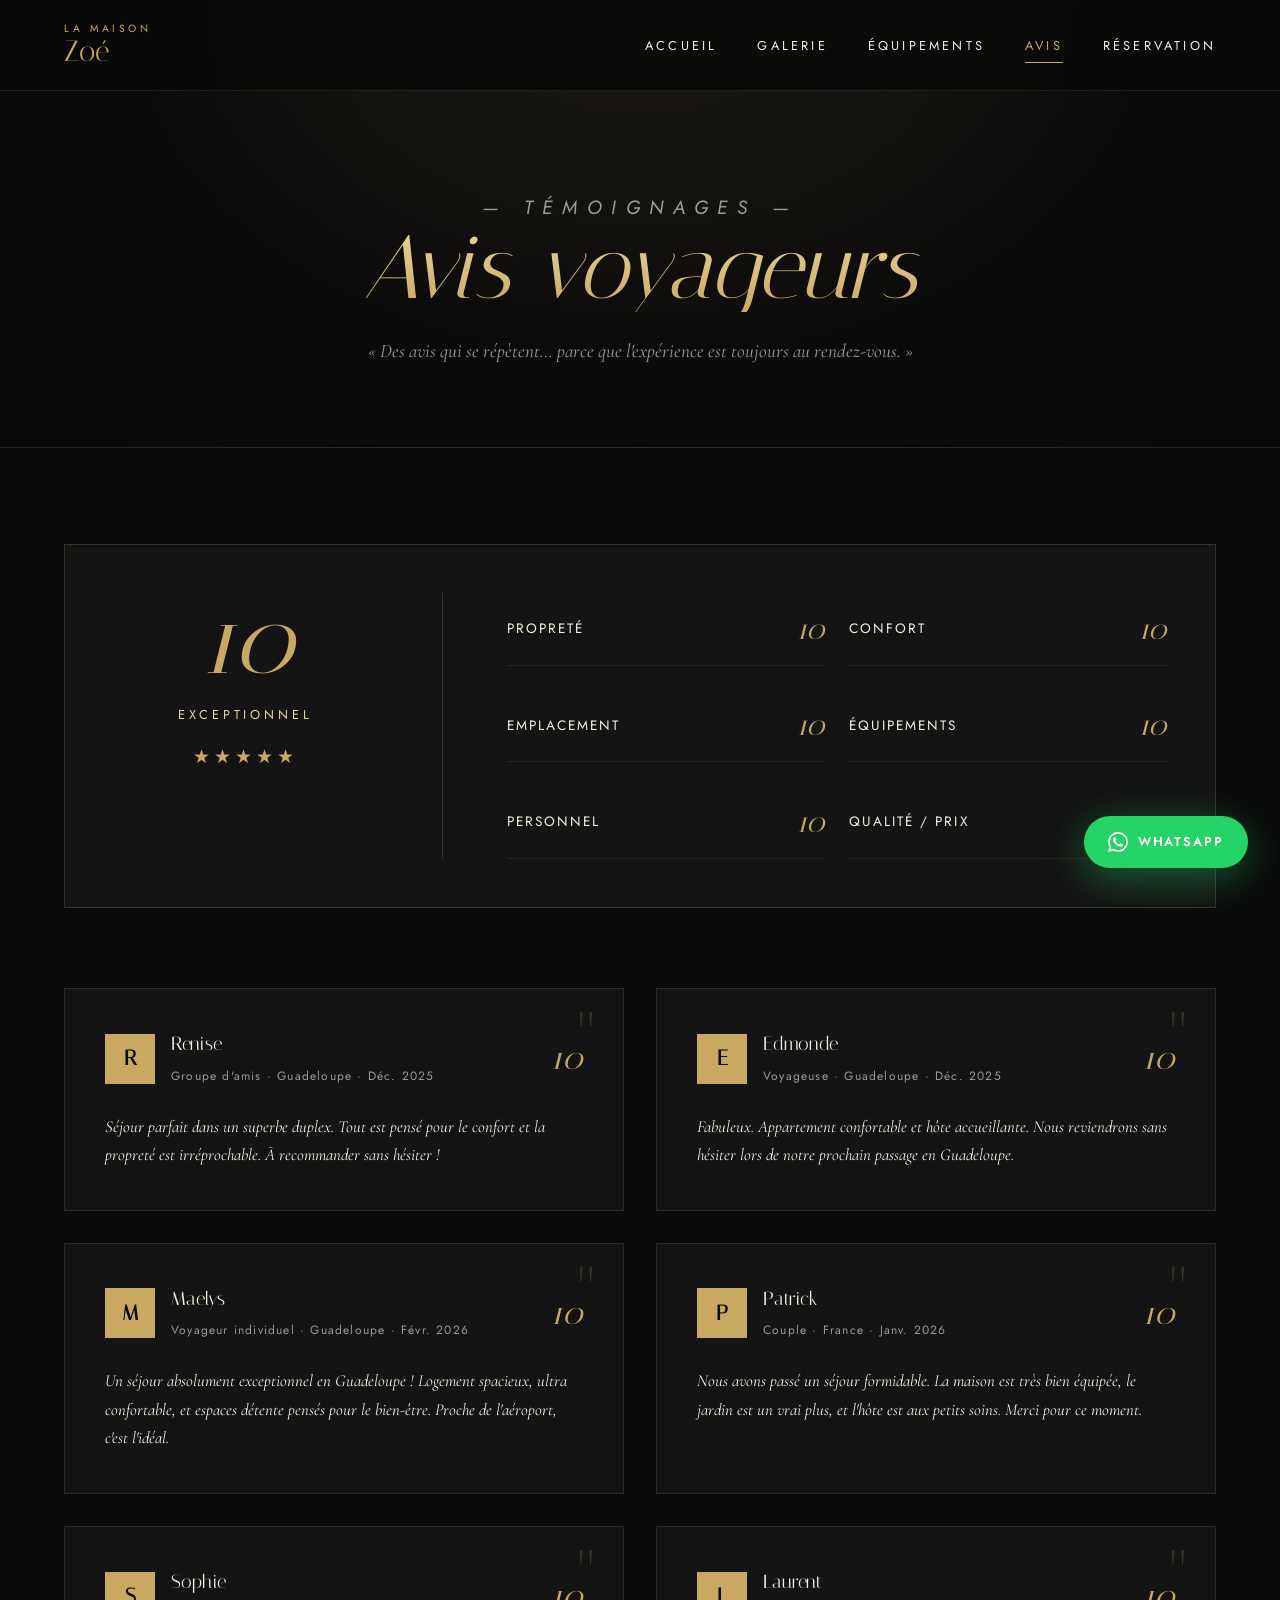
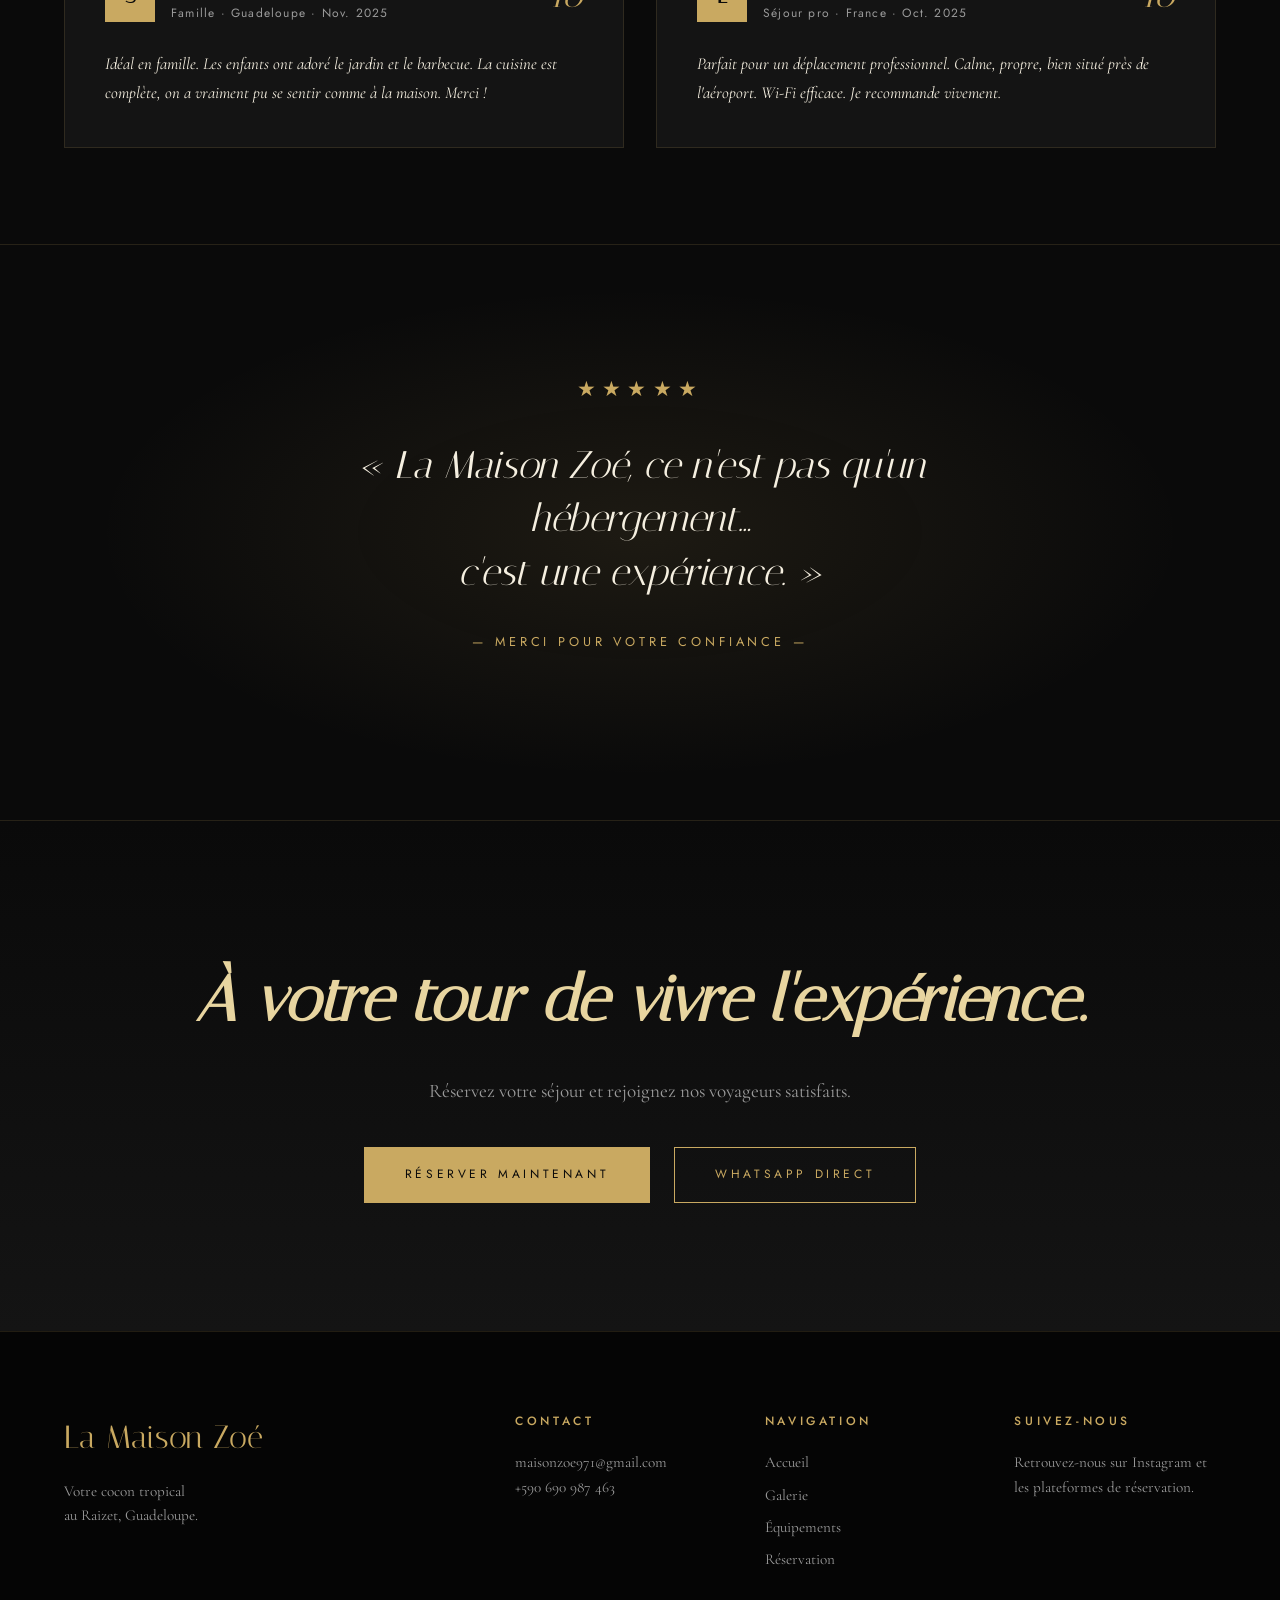
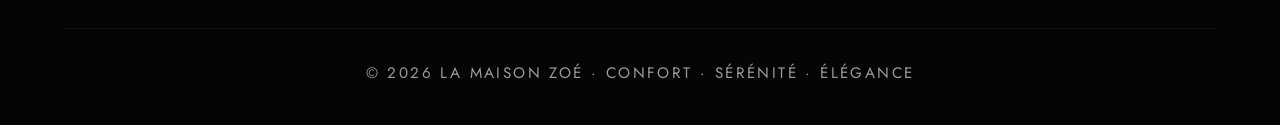
==== pages/avis.html @ 721e80ce "Add files via upload" ====
<!DOCTYPE html>
<html lang="fr">
<head>
<meta charset="UTF-8">
<meta name="viewport" content="width=device-width, initial-scale=1.0">
<title>Avis voyageurs — La Maison Zoé</title>
<link rel="preconnect" href="https://fonts.googleapis.com">
<link rel="preconnect" href="https://fonts.gstatic.com" crossorigin>
<link href="https://fonts.googleapis.com/css2?family=Cormorant+Garamond:ital,wght@0,300;0,400;0,500;0,600;1,400&family=Italiana&family=Jost:wght@300;400;500;600&display=swap" rel="stylesheet">
<link rel="stylesheet" href="../css/styles.css">
</head>
<body>

<nav class="nav" id="nav">
  <a href="../index.html" class="nav__logo">
    <span class="nav__brand-top">La Maison</span>
    <span class="nav__brand">Zoé</span>
  </a>
  <button class="nav__toggle" aria-label="Menu" id="navToggle">
    <span></span><span></span><span></span>
  </button>
  <ul class="nav__links" id="navLinks">
    <li><a href="../index.html">Accueil</a></li>
    <li><a href="galerie.html">Galerie</a></li>
    <li><a href="equipements.html">Équipements</a></li>
    <li><a href="avis.html" class="active">Avis</a></li>
    <li><a href="reservation.html">Réservation</a></li>
  </ul>
</nav>

<header class="page-header">
  <p class="page-header__eyebrow">— Témoignages —</p>
  <h1>Avis voyageurs</h1>
  <p>« Des avis qui se répètent… parce que l'expérience est toujours au rendez-vous. »</p>
</header>

<section class="reviews">

  <div class="reviews__top">
    <div class="reviews__score">
      <div class="reviews__score-num">10</div>
      <div class="reviews__score-label">Exceptionnel</div>
      <div class="reviews__stars">★★★★★</div>
    </div>
    <div class="reviews__criteria">
      <div class="criteria-item"><span>Propreté</span><span>10</span></div>
      <div class="criteria-item"><span>Confort</span><span>10</span></div>
      <div class="criteria-item"><span>Emplacement</span><span>10</span></div>
      <div class="criteria-item"><span>Équipements</span><span>10</span></div>
      <div class="criteria-item"><span>Personnel</span><span>10</span></div>
      <div class="criteria-item"><span>Qualité / prix</span><span>10</span></div>
    </div>
  </div>

  <div class="reviews__list">

    <article class="review">
      <div class="review__header">
        <div class="review__avatar">R</div>
        <div class="review__info">
          <h4>Renise</h4>
          <span>Groupe d'amis · Guadeloupe · Déc. 2025</span>
        </div>
        <div class="review__score">10</div>
      </div>
      <p>Séjour parfait dans un superbe duplex. Tout est pensé pour le confort et la propreté est irréprochable. À recommander sans hésiter !</p>
    </article>

    <article class="review">
      <div class="review__header">
        <div class="review__avatar">E</div>
        <div class="review__info">
          <h4>Edmonde</h4>
          <span>Voyageuse · Guadeloupe · Déc. 2025</span>
        </div>
        <div class="review__score">10</div>
      </div>
      <p>Fabuleux. Appartement confortable et hôte accueillante. Nous reviendrons sans hésiter lors de notre prochain passage en Guadeloupe.</p>
    </article>

    <article class="review">
      <div class="review__header">
        <div class="review__avatar">M</div>
        <div class="review__info">
          <h4>Maelys</h4>
          <span>Voyageur individuel · Guadeloupe · Févr. 2026</span>
        </div>
        <div class="review__score">10</div>
      </div>
      <p>Un séjour absolument exceptionnel en Guadeloupe ! Logement spacieux, ultra confortable, et espaces détente pensés pour le bien-être. Proche de l'aéroport, c'est l'idéal.</p>
    </article>

    <article class="review">
      <div class="review__header">
        <div class="review__avatar">P</div>
        <div class="review__info">
          <h4>Patrick</h4>
          <span>Couple · France · Janv. 2026</span>
        </div>
        <div class="review__score">10</div>
      </div>
      <p>Nous avons passé un séjour formidable. La maison est très bien équipée, le jardin est un vrai plus, et l'hôte est aux petits soins. Merci pour ce moment.</p>
    </article>

    <article class="review">
      <div class="review__header">
        <div class="review__avatar">S</div>
        <div class="review__info">
          <h4>Sophie</h4>
          <span>Famille · Guadeloupe · Nov. 2025</span>
        </div>
        <div class="review__score">10</div>
      </div>
      <p>Idéal en famille. Les enfants ont adoré le jardin et le barbecue. La cuisine est complète, on a vraiment pu se sentir comme à la maison. Merci !</p>
    </article>

    <article class="review">
      <div class="review__header">
        <div class="review__avatar">L</div>
        <div class="review__info">
          <h4>Laurent</h4>
          <span>Séjour pro · France · Oct. 2025</span>
        </div>
        <div class="review__score">10</div>
      </div>
      <p>Parfait pour un déplacement professionnel. Calme, propre, bien situé près de l'aéroport. Wi-Fi efficace. Je recommande vivement.</p>
    </article>

  </div>

</section>

<section class="testimonial">
  <div class="testimonial__inner">
    <span class="testimonial__stars">★★★★★</span>
    <blockquote>
      « La Maison Zoé, ce n'est pas qu'un hébergement…<br>c'est une expérience. »
    </blockquote>
    <cite>— Merci pour votre confiance —</cite>
  </div>
</section>

<section class="cta-final">
  <div class="cta-final__inner">
    <h2>À votre tour de vivre l'expérience.</h2>
    <p>Réservez votre séjour et rejoignez nos voyageurs satisfaits.</p>
    <div class="cta-final__buttons">
      <a href="reservation.html" class="btn btn--gold">Réserver maintenant</a>
      <a href="https://wa.me/590690987463" class="btn btn--ghost" target="_blank">WhatsApp direct</a>
    </div>
  </div>
</section>

<footer class="footer">
  <div class="footer__grid">
    <div>
      <h3 class="footer__brand">La Maison Zoé</h3>
      <p>Votre cocon tropical<br>au Raizet, Guadeloupe.</p>
    </div>
    <div>
      <h4>Contact</h4>
      <p><a href="mailto:maisonzoe971@gmail.com">maisonzoe971@gmail.com</a><br>
      <a href="tel:+590690987463">+590 690 987 463</a></p>
    </div>
    <div>
      <h4>Navigation</h4>
      <ul>
        <li><a href="../index.html">Accueil</a></li>
        <li><a href="galerie.html">Galerie</a></li>
        <li><a href="equipements.html">Équipements</a></li>
        <li><a href="reservation.html">Réservation</a></li>
      </ul>
    </div>
    <div>
      <h4>Suivez-nous</h4>
      <p>Retrouvez-nous sur Instagram et les plateformes de réservation.</p>
    </div>
  </div>
  <div class="footer__bottom">
    <p>© 2026 La Maison Zoé · Confort · Sérénité · Élégance</p>
  </div>
</footer>

<a href="https://wa.me/590690987463" class="whatsapp-float" target="_blank" rel="noopener" aria-label="WhatsApp">
  <svg viewBox="0 0 24 24" fill="currentColor"><path d="M17.472 14.382c-.297-.149-1.758-.867-2.03-.967-.273-.099-.471-.148-.67.15-.197.297-.767.966-.94 1.164-.173.199-.347.223-.644.075-.297-.15-1.255-.463-2.39-1.475-.883-.788-1.48-1.761-1.653-2.059-.173-.297-.018-.458.13-.606.134-.133.298-.347.446-.52.149-.174.198-.298.298-.497.099-.198.05-.371-.025-.52-.075-.149-.669-1.612-.916-2.207-.242-.579-.487-.5-.669-.51-.173-.008-.371-.01-.57-.01-.198 0-.52.074-.792.372-.272.297-1.04 1.016-1.04 2.479 0 1.462 1.065 2.875 1.213 3.074.149.198 2.096 3.2 5.077 4.487.709.306 1.262.489 1.694.625.712.227 1.36.195 1.871.118.571-.085 1.758-.719 2.006-1.413.248-.694.248-1.289.173-1.413-.074-.124-.272-.198-.57-.347m-5.421 7.403h-.004a9.87 9.87 0 01-5.031-1.378l-.361-.214-3.741.982.998-3.648-.235-.374a9.86 9.86 0 01-1.51-5.26c.001-5.45 4.436-9.884 9.888-9.884 2.64 0 5.122 1.03 6.988 2.898a9.825 9.825 0 012.893 6.994c-.003 5.45-4.437 9.884-9.885 9.884m8.413-18.297A11.815 11.815 0 0012.05 0C5.495 0 .16 5.335.157 11.892c0 2.096.547 4.142 1.588 5.945L.057 24l6.305-1.654a11.882 11.882 0 005.683 1.448h.005c6.554 0 11.89-5.335 11.893-11.893A11.821 11.821 0 0020.464 3.488"/></svg>
  <span>WhatsApp</span>
</a>

<script src="../js/script.js"></script>
</body>
</html>
---- css/styles.css ----
/* ============================
   LA MAISON ZOÉ — CHARTE NOIR & OR
   ============================ */

:root {
  --noir: #0a0a0a;
  --noir-2: #141414;
  --noir-3: #1c1c1c;
  --or: #c9a961;
  --or-clair: #e8d5a0;
  --or-fonce: #8a7340;
  --creme: #f5efe0;
  --gris: #2a2a2a;
  --gris-clair: #9a9a9a;
  --blanc: #ffffff;

  --f-display: 'Italiana', serif;
  --f-serif: 'Cormorant Garamond', serif;
  --f-sans: 'Jost', sans-serif;
}

* { margin: 0; padding: 0; box-sizing: border-box; }

html { scroll-behavior: smooth; }

body {
  background: var(--noir);
  color: var(--creme);
  font-family: var(--f-serif);
  font-weight: 400;
  font-size: 18px;
  line-height: 1.6;
  overflow-x: hidden;
}

a { color: inherit; text-decoration: none; transition: color .3s ease; }
img { max-width: 100%; display: block; }
ul { list-style: none; }

/* ============================
   NAVIGATION
   ============================ */
.nav {
  position: fixed; top: 0; left: 0; right: 0;
  display: flex; align-items: center; justify-content: space-between;
  padding: 1.5rem 4rem;
  z-index: 100;
  background: rgba(10,10,10,.85);
  backdrop-filter: blur(20px);
  -webkit-backdrop-filter: blur(20px);
  border-bottom: 1px solid rgba(201,169,97,.12);
  transition: padding .3s ease;
}
.nav.scrolled { padding: 1rem 4rem; }

.nav__logo { display: flex; flex-direction: column; line-height: 1; }
.nav__brand-top {
  font-family: var(--f-sans);
  font-size: .65rem;
  letter-spacing: .35em;
  color: var(--or);
  text-transform: uppercase;
  margin-bottom: .15rem;
}
.nav__brand {
  font-family: var(--f-display);
  font-size: 1.8rem;
  color: var(--or);
}

.nav__links {
  display: flex; gap: 2.5rem;
}
.nav__links a {
  font-family: var(--f-sans);
  font-size: .8rem;
  letter-spacing: .25em;
  text-transform: uppercase;
  color: var(--creme);
  position: relative;
  padding: .5rem 0;
}
.nav__links a::after {
  content: '';
  position: absolute; bottom: 0; left: 50%;
  width: 0; height: 1px;
  background: var(--or);
  transition: all .3s ease;
  transform: translateX(-50%);
}
.nav__links a:hover::after,
.nav__links a.active::after { width: 100%; }
.nav__links a:hover,
.nav__links a.active { color: var(--or); }

.nav__toggle {
  display: none;
  flex-direction: column; gap: 5px;
  background: transparent; border: none;
  cursor: pointer; padding: .5rem;
}
.nav__toggle span {
  width: 28px; height: 1.5px;
  background: var(--or);
  transition: all .3s;
}

/* ============================
   HERO
   ============================ */
.hero {
  min-height: 100vh;
  display: flex; align-items: center; justify-content: center;
  position: relative; overflow: hidden;
  padding: 0 2rem;
}

.hero__bg {
  position: absolute; inset: 0;
  background:
    radial-gradient(ellipse at 20% 30%, rgba(201,169,97,.12), transparent 50%),
    radial-gradient(ellipse at 80% 70%, rgba(201,169,97,.08), transparent 50%),
    linear-gradient(180deg, #0a0a0a 0%, #141414 50%, #0a0a0a 100%);
}
.hero__bg::before {
  content: '';
  position: absolute; inset: 0;
  background-image:
    repeating-linear-gradient(0deg, transparent, transparent 2px, rgba(201,169,97,.015) 2px, rgba(201,169,97,.015) 4px);
  pointer-events: none;
}

/* Ornements coins */
.hero__ornament {
  position: absolute; width: 180px; height: 180px;
  pointer-events: none;
}
.hero__ornament--tl {
  top: 100px; left: 40px;
  border-top: 1px solid var(--or);
  border-left: 1px solid var(--or);
  opacity: .35;
}
.hero__ornament--br {
  bottom: 60px; right: 40px;
  border-bottom: 1px solid var(--or);
  border-right: 1px solid var(--or);
  opacity: .35;
}
.hero__ornament--tl::before,
.hero__ornament--br::after {
  content: '';
  position: absolute;
  width: 8px; height: 8px;
  background: var(--or);
  transform: rotate(45deg);
}
.hero__ornament--tl::before { top: -4px; left: -4px; }
.hero__ornament--br::after { bottom: -4px; right: -4px; }

.hero__content {
  position: relative; z-index: 2;
  text-align: center;
  max-width: 900px;
  animation: heroFade 1.4s cubic-bezier(.16,1,.3,1);
}

@keyframes heroFade {
  from { opacity: 0; transform: translateY(30px); }
  to { opacity: 1; transform: translateY(0); }
}

.hero__eyebrow {
  font-family: var(--f-sans);
  font-size: .8rem;
  letter-spacing: .5em;
  color: var(--or);
  text-transform: uppercase;
  margin-bottom: 2.5rem;
  animation: fadeIn 1.4s .2s both;
}

.hero__title {
  font-family: var(--f-display);
  font-weight: 400;
  line-height: .95;
  color: var(--creme);
  margin-bottom: 2rem;
}
.hero__line1 {
  display: block;
  font-size: clamp(2rem, 4vw, 3rem);
  letter-spacing: .2em;
  text-transform: uppercase;
  color: var(--or-clair);
  margin-bottom: .5rem;
  animation: fadeIn 1.4s .4s both;
}
.hero__line2 {
  display: block;
  font-size: clamp(5rem, 14vw, 10rem);
  background: linear-gradient(180deg, var(--or-clair) 0%, var(--or) 50%, var(--or-fonce) 100%);
  -webkit-background-clip: text;
  background-clip: text;
  -webkit-text-fill-color: transparent;
  animation: fadeIn 1.4s .6s both;
  font-style: italic;
}

.hero__tagline {
  font-family: var(--f-serif);
  font-style: italic;
  font-size: clamp(1.1rem, 2vw, 1.5rem);
  color: var(--creme);
  opacity: .85;
  margin-bottom: 3rem;
  animation: fadeIn 1.4s .8s both;
}

.hero__cta {
  display: flex; gap: 1.5rem; justify-content: center;
  flex-wrap: wrap;
  animation: fadeIn 1.4s 1s both;
}

.hero__rating {
  margin-top: 3rem;
  display: flex; flex-direction: column; gap: .5rem;
  align-items: center;
  animation: fadeIn 1.4s 1.2s both;
}
.hero__stars {
  color: var(--or);
  font-size: 1.2rem;
  letter-spacing: .3em;
}
.hero__rating-text {
  font-family: var(--f-sans);
  font-size: .75rem;
  letter-spacing: .3em;
  text-transform: uppercase;
  color: var(--gris-clair);
}

.hero__scroll {
  position: absolute; bottom: 2rem; left: 50%;
  transform: translateX(-50%);
  width: 1px; height: 60px;
  background: linear-gradient(180deg, transparent, var(--or));
}
.hero__scroll span {
  position: absolute; top: 0; left: -2px;
  width: 5px; height: 5px;
  background: var(--or);
  border-radius: 50%;
  animation: scrollDot 2s ease-in-out infinite;
}
@keyframes scrollDot {
  0%,100% { top: 0; opacity: 1; }
  50% { top: calc(100% - 5px); opacity: .3; }
}

@keyframes fadeIn {
  from { opacity: 0; transform: translateY(20px); }
  to { opacity: 1; transform: translateY(0); }
}

/* ============================
   BUTTONS
   ============================ */
.btn {
  display: inline-block;
  padding: 1.1rem 2.5rem;
  font-family: var(--f-sans);
  font-size: .75rem;
  letter-spacing: .3em;
  text-transform: uppercase;
  cursor: pointer;
  border: 1px solid var(--or);
  transition: all .4s cubic-bezier(.4,0,.2,1);
  position: relative;
  overflow: hidden;
}
.btn--gold {
  background: var(--or);
  color: var(--noir);
}
.btn--gold:hover {
  background: transparent;
  color: var(--or);
  letter-spacing: .35em;
}
.btn--ghost {
  background: transparent;
  color: var(--or);
}
.btn--ghost:hover {
  background: var(--or);
  color: var(--noir);
  letter-spacing: .35em;
}

/* ============================
   SECTIONS
   ============================ */
.section {
  padding: 8rem 4rem;
  max-width: 1400px;
  margin: 0 auto;
  position: relative;
}

.section__eyebrow {
  font-family: var(--f-sans);
  font-size: .75rem;
  letter-spacing: .4em;
  color: var(--or);
  text-transform: uppercase;
  margin-bottom: 1.5rem;
}
.section__eyebrow.centered,
.section__title.centered { text-align: center; }

.section__title {
  font-family: var(--f-display);
  font-size: clamp(2.5rem, 5vw, 4.5rem);
  font-weight: 400;
  line-height: 1.1;
  color: var(--creme);
  margin-bottom: 3rem;
}

/* INTRO */
.intro__grid {
  display: grid;
  grid-template-columns: 1.2fr 1fr;
  gap: 5rem;
  align-items: center;
}
.intro__lead {
  font-size: 1.15rem;
  color: var(--gris-clair);
  margin-bottom: 2.5rem;
  line-height: 1.8;
}
.intro__features {
  display: grid;
  grid-template-columns: 1fr 1fr;
  gap: 1rem;
}
.intro__features li {
  font-family: var(--f-sans);
  font-size: .9rem;
  letter-spacing: .05em;
  color: var(--creme);
}
.check {
  color: var(--or);
  margin-right: .6rem;
  font-weight: 600;
}

.intro__frame {
  aspect-ratio: 3/4;
  border: 1px solid var(--or);
  position: relative;
  display: flex; flex-direction: column;
  align-items: center; justify-content: center;
  padding: 3rem;
  background:
    radial-gradient(ellipse at center, rgba(201,169,97,.08), transparent 70%),
    var(--noir-2);
}
.intro__frame::before,
.intro__frame::after {
  content: '';
  position: absolute;
  width: 20px; height: 20px;
  border: 1px solid var(--or);
}
.intro__frame::before { top: -10px; left: -10px; border-right: 0; border-bottom: 0; }
.intro__frame::after { bottom: -10px; right: -10px; border-left: 0; border-top: 0; }

.intro__monogram {
  width: 100px; height: 100px;
  color: var(--or);
  margin-bottom: 2rem;
}
.intro__quote {
  font-family: var(--f-serif);
  font-style: italic;
  font-size: 1.3rem;
  text-align: center;
  color: var(--or-clair);
  line-height: 1.4;
}

/* HIGHLIGHTS */
.highlights__grid {
  display: grid;
  grid-template-columns: repeat(4, 1fr);
  gap: 2rem;
  margin-top: 4rem;
}
.highlight {
  padding: 2.5rem 1.5rem;
  border: 1px solid rgba(201,169,97,.2);
  background: var(--noir-2);
  transition: all .4s ease;
  position: relative;
  overflow: hidden;
}
.highlight::before {
  content: '';
  position: absolute; top: 0; left: 0;
  width: 100%; height: 1px;
  background: linear-gradient(90deg, transparent, var(--or), transparent);
  transform: translateX(-100%);
  transition: transform .6s ease;
}
.highlight:hover { border-color: var(--or); transform: translateY(-8px); }
.highlight:hover::before { transform: translateX(100%); }

.highlight__num {
  font-family: var(--f-display);
  font-size: 3rem;
  color: var(--or);
  opacity: .6;
  margin-bottom: 1rem;
  line-height: 1;
}
.highlight h3 {
  font-family: var(--f-display);
  font-size: 1.5rem;
  color: var(--creme);
  margin-bottom: .8rem;
  font-weight: 400;
}
.highlight p {
  font-size: .95rem;
  color: var(--gris-clair);
  line-height: 1.6;
}

/* PREVIEW GALLERY */
.preview__grid {
  display: grid;
  grid-template-columns: 2fr 1fr 1fr;
  grid-template-rows: 1fr 1fr;
  gap: 1rem;
  height: 600px;
  margin-bottom: 3rem;
}
.preview__item {
  position: relative;
  overflow: hidden;
  cursor: pointer;
  border: 1px solid rgba(201,169,97,.2);
  transition: all .4s ease;
}
.preview__item--lg { grid-row: span 2; }
.preview__img {
  position: absolute; inset: 0;
  background-size: cover;
  background-position: center;
  transition: transform .8s cubic-bezier(.16,1,.3,1);
}
.preview__item:hover .preview__img { transform: scale(1.08); }
.preview__item::after {
  content: '';
  position: absolute; inset: 0;
  background: linear-gradient(180deg, transparent 50%, rgba(10,10,10,.85));
  pointer-events: none;
}
.preview__label {
  position: absolute; bottom: 1.5rem; left: 1.5rem;
  font-family: var(--f-sans);
  font-size: .75rem;
  letter-spacing: .25em;
  text-transform: uppercase;
  color: var(--or);
  z-index: 2;
}
.preview__cta { text-align: center; }

/* TESTIMONIAL */
.testimonial {
  background:
    radial-gradient(ellipse at center, rgba(201,169,97,.1), transparent 60%),
    var(--noir);
  padding: 8rem 4rem;
  text-align: center;
  border-top: 1px solid rgba(201,169,97,.15);
  border-bottom: 1px solid rgba(201,169,97,.15);
}
.testimonial__inner {
  max-width: 800px;
  margin: 0 auto;
}
.testimonial__stars {
  display: block;
  color: var(--or);
  font-size: 1.3rem;
  letter-spacing: .3em;
  margin-bottom: 2rem;
}
.testimonial blockquote {
  font-family: var(--f-display);
  font-size: clamp(1.5rem, 3vw, 2.4rem);
  line-height: 1.4;
  color: var(--creme);
  margin-bottom: 2rem;
  font-style: italic;
}
.testimonial cite {
  display: block;
  font-family: var(--f-sans);
  font-size: .8rem;
  letter-spacing: .3em;
  text-transform: uppercase;
  color: var(--or);
  margin-bottom: 2.5rem;
  font-style: normal;
}

/* CTA FINAL */
.cta-final {
  padding: 8rem 4rem;
  text-align: center;
  background:
    linear-gradient(180deg, var(--noir) 0%, var(--noir-2) 100%);
}
.cta-final h2 {
  font-family: var(--f-display);
  font-size: clamp(2.5rem, 5vw, 4rem);
  color: var(--or-clair);
  margin-bottom: 1.5rem;
  font-style: italic;
}
.cta-final p {
  font-size: 1.2rem;
  color: var(--gris-clair);
  margin-bottom: 2.5rem;
}
.cta-final__buttons {
  display: flex; gap: 1.5rem; justify-content: center;
  flex-wrap: wrap;
}

/* FOOTER */
.footer {
  background: #050505;
  padding: 5rem 4rem 2rem;
  border-top: 1px solid rgba(201,169,97,.15);
}
.footer__grid {
  display: grid;
  grid-template-columns: 2fr 1fr 1fr 1fr;
  gap: 3rem;
  max-width: 1400px;
  margin: 0 auto 3rem;
}
.footer__brand {
  font-family: var(--f-display);
  font-size: 2rem;
  color: var(--or);
  margin-bottom: 1rem;
  font-weight: 400;
}
.footer h4 {
  font-family: var(--f-sans);
  font-size: .75rem;
  letter-spacing: .3em;
  text-transform: uppercase;
  color: var(--or);
  margin-bottom: 1.2rem;
  font-weight: 500;
}
.footer p, .footer li {
  font-size: .95rem;
  color: var(--gris-clair);
  margin-bottom: .5rem;
}
.footer a:hover { color: var(--or); }
.footer__bottom {
  text-align: center;
  padding-top: 2rem;
  border-top: 1px solid rgba(201,169,97,.1);
  font-family: var(--f-sans);
  font-size: .75rem;
  letter-spacing: .2em;
  color: var(--gris-clair);
  text-transform: uppercase;
}

/* WHATSAPP FLOAT */
.whatsapp-float {
  position: fixed;
  bottom: 2rem; right: 2rem;
  background: #25D366;
  color: white;
  padding: 1rem 1.5rem;
  border-radius: 50px;
  display: flex; align-items: center; gap: .6rem;
  font-family: var(--f-sans);
  font-size: .8rem;
  font-weight: 600;
  letter-spacing: .15em;
  text-transform: uppercase;
  box-shadow: 0 10px 40px rgba(37,211,102,.4);
  z-index: 999;
  transition: all .3s ease;
  animation: pulse 2s infinite;
}
.whatsapp-float:hover {
  transform: scale(1.05) translateY(-3px);
  box-shadow: 0 15px 50px rgba(37,211,102,.6);
}
.whatsapp-float svg { width: 20px; height: 20px; }
@keyframes pulse {
  0%,100% { box-shadow: 0 10px 40px rgba(37,211,102,.4); }
  50% { box-shadow: 0 10px 40px rgba(37,211,102,.7), 0 0 0 10px rgba(37,211,102,0); }
}

/* ============================
   PAGE INTERIEURE — HEADER
   ============================ */
.page-header {
  padding: 12rem 4rem 5rem;
  text-align: center;
  background:
    radial-gradient(ellipse at top, rgba(201,169,97,.1), transparent 60%),
    var(--noir);
  border-bottom: 1px solid rgba(201,169,97,.15);
}
.page-header__eyebrow {
  font-family: var(--f-sans);
  font-size: .8rem;
  letter-spacing: .5em;
  color: var(--or);
  text-transform: uppercase;
  margin-bottom: 1.5rem;
}
.page-header h1 {
  font-family: var(--f-display);
  font-size: clamp(3rem, 7vw, 6rem);
  font-weight: 400;
  font-style: italic;
  background: linear-gradient(180deg, var(--or-clair), var(--or));
  -webkit-background-clip: text;
  background-clip: text;
  -webkit-text-fill-color: transparent;
  line-height: 1;
  margin-bottom: 1.5rem;
}
.page-header p {
  font-size: 1.2rem;
  color: var(--gris-clair);
  max-width: 600px;
  margin: 0 auto;
  font-style: italic;
}

/* ============================
   GALERIE
   ============================ */
.gallery {
  padding: 6rem 4rem;
  max-width: 1600px;
  margin: 0 auto;
}
.gallery__grid {
  display: grid;
  grid-template-columns: repeat(3, 1fr);
  grid-auto-rows: 280px;
  gap: 1rem;
}
.gallery__item {
  position: relative;
  overflow: hidden;
  cursor: pointer;
  border: 1px solid rgba(201,169,97,.15);
  transition: all .4s ease;
}
.gallery__item.tall { grid-row: span 2; }
.gallery__item.wide { grid-column: span 2; }
.gallery__item img {
  width: 100%; height: 100%;
  object-fit: cover;
  transition: transform .8s cubic-bezier(.16,1,.3,1);
}
.gallery__item:hover { border-color: var(--or); }
.gallery__item:hover img { transform: scale(1.08); }
.gallery__item::after {
  content: '⤢';
  position: absolute; top: 1rem; right: 1rem;
  width: 40px; height: 40px;
  background: rgba(10,10,10,.7);
  color: var(--or);
  display: flex; align-items: center; justify-content: center;
  opacity: 0;
  transition: opacity .3s ease;
  border: 1px solid var(--or);
}
.gallery__item:hover::after { opacity: 1; }

/* LIGHTBOX */
.lightbox {
  position: fixed; inset: 0;
  background: rgba(10,10,10,.97);
  z-index: 1000;
  display: none;
  align-items: center; justify-content: center;
  padding: 2rem;
}
.lightbox.active { display: flex; }
.lightbox__img {
  max-width: 90vw; max-height: 90vh;
  border: 1px solid var(--or);
}
.lightbox__close {
  position: absolute; top: 2rem; right: 2rem;
  width: 50px; height: 50px;
  background: transparent;
  border: 1px solid var(--or);
  color: var(--or);
  cursor: pointer;
  font-size: 1.5rem;
  transition: all .3s ease;
}
.lightbox__close:hover {
  background: var(--or);
  color: var(--noir);
}
.lightbox__nav {
  position: absolute; top: 50%;
  transform: translateY(-50%);
  width: 60px; height: 60px;
  background: rgba(10,10,10,.7);
  border: 1px solid var(--or);
  color: var(--or);
  cursor: pointer;
  font-size: 1.5rem;
  font-family: var(--f-sans);
  transition: all .3s ease;
}
.lightbox__nav:hover {
  background: var(--or);
  color: var(--noir);
}
.lightbox__prev { left: 2rem; }
.lightbox__next { right: 2rem; }

/* ============================
   EQUIPEMENTS
   ============================ */
.equipments {
  padding: 6rem 4rem;
  max-width: 1400px;
  margin: 0 auto;
}
.equip-category {
  margin-bottom: 5rem;
}
.equip-category h2 {
  font-family: var(--f-display);
  font-size: 2.5rem;
  color: var(--or-clair);
  font-style: italic;
  margin-bottom: 2.5rem;
  padding-bottom: 1rem;
  border-bottom: 1px solid rgba(201,169,97,.2);
  display: flex; align-items: baseline; gap: 1rem;
}
.equip-category h2::before {
  content: '';
  width: 50px; height: 1px;
  background: var(--or);
}
.equip-grid {
  display: grid;
  grid-template-columns: repeat(auto-fill, minmax(260px, 1fr));
  gap: 1.5rem;
}
.equip-item {
  padding: 1.8rem;
  background: var(--noir-2);
  border: 1px solid rgba(201,169,97,.15);
  display: flex; align-items: flex-start; gap: 1rem;
  transition: all .3s ease;
}
.equip-item:hover {
  border-color: var(--or);
  background: var(--noir-3);
}
.equip-icon {
  width: 40px; height: 40px;
  flex-shrink: 0;
  color: var(--or);
  display: flex; align-items: center; justify-content: center;
  font-size: 1.4rem;
  border: 1px solid var(--or);
}
.equip-item h3 {
  font-family: var(--f-display);
  font-size: 1.2rem;
  color: var(--creme);
  margin-bottom: .3rem;
  font-weight: 500;
}
.equip-item p {
  font-size: .9rem;
  color: var(--gris-clair);
}

/* ============================
   AVIS
   ============================ */
.reviews {
  padding: 6rem 4rem;
  max-width: 1400px;
  margin: 0 auto;
}
.reviews__top {
  display: grid;
  grid-template-columns: 1fr 2fr;
  gap: 4rem;
  margin-bottom: 5rem;
  padding: 3rem;
  background: var(--noir-2);
  border: 1px solid rgba(201,169,97,.2);
}
.reviews__score {
  text-align: center;
  border-right: 1px solid rgba(201,169,97,.2);
  padding-right: 4rem;
}
.reviews__score-num {
  font-family: var(--f-display);
  font-size: 6rem;
  color: var(--or);
  line-height: 1;
  font-style: italic;
}
.reviews__score-label {
  font-family: var(--f-sans);
  font-size: .8rem;
  letter-spacing: .3em;
  text-transform: uppercase;
  color: var(--or-clair);
  margin: 1rem 0;
}
.reviews__stars {
  color: var(--or);
  font-size: 1.2rem;
  letter-spacing: .2em;
}
.reviews__criteria {
  display: grid;
  grid-template-columns: 1fr 1fr;
  gap: 1.5rem;
  align-content: center;
}
.criteria-item {
  display: flex; justify-content: space-between; align-items: center;
  padding: .8rem 0;
  border-bottom: 1px solid rgba(201,169,97,.1);
}
.criteria-item span:first-child {
  font-family: var(--f-sans);
  font-size: .85rem;
  letter-spacing: .15em;
  text-transform: uppercase;
  color: var(--creme);
}
.criteria-item span:last-child {
  font-family: var(--f-display);
  font-size: 1.8rem;
  color: var(--or);
  font-style: italic;
}

.reviews__list {
  display: grid;
  grid-template-columns: 1fr 1fr;
  gap: 2rem;
}
.review {
  padding: 2.5rem;
  background: var(--noir-2);
  border: 1px solid rgba(201,169,97,.15);
  transition: all .3s ease;
  position: relative;
}
.review::before {
  content: '"';
  position: absolute; top: 1rem; right: 1.5rem;
  font-family: var(--f-display);
  font-size: 5rem;
  color: var(--or);
  opacity: .2;
  line-height: 1;
}
.review:hover { border-color: var(--or); }
.review__header {
  display: flex; align-items: center; gap: 1rem;
  margin-bottom: 1.5rem;
}
.review__avatar {
  width: 50px; height: 50px;
  background: var(--or);
  color: var(--noir);
  font-family: var(--f-display);
  font-size: 1.3rem;
  display: flex; align-items: center; justify-content: center;
  font-weight: 600;
}
.review__info h4 {
  font-family: var(--f-display);
  font-size: 1.2rem;
  color: var(--creme);
  font-weight: 400;
}
.review__info span {
  font-family: var(--f-sans);
  font-size: .75rem;
  color: var(--gris-clair);
  letter-spacing: .1em;
}
.review__score {
  margin-left: auto;
  font-family: var(--f-display);
  font-size: 2rem;
  color: var(--or);
  font-style: italic;
}
.review p {
  font-family: var(--f-serif);
  font-size: 1.05rem;
  color: var(--creme);
  font-style: italic;
  line-height: 1.7;
}

/* ============================
   RÉSERVATION
   ============================ */
.booking {
  padding: 6rem 4rem;
  max-width: 1200px;
  margin: 0 auto;
}
.booking__grid {
  display: grid;
  grid-template-columns: 1fr 1.3fr;
  gap: 4rem;
  align-items: start;
}
.booking__info h2 {
  font-family: var(--f-display);
  font-size: 2.5rem;
  color: var(--or-clair);
  font-style: italic;
  margin-bottom: 1.5rem;
}
.booking__info p {
  color: var(--gris-clair);
  margin-bottom: 2rem;
  line-height: 1.8;
}
.booking__contacts {
  margin-top: 3rem;
}
.booking__contact {
  display: flex; align-items: center; gap: 1.2rem;
  padding: 1.5rem;
  border: 1px solid rgba(201,169,97,.2);
  background: var(--noir-2);
  margin-bottom: 1rem;
  transition: all .3s ease;
}
.booking__contact:hover {
  border-color: var(--or);
  transform: translateX(5px);
}
.booking__contact-icon {
  width: 50px; height: 50px;
  background: var(--noir-3);
  color: var(--or);
  display: flex; align-items: center; justify-content: center;
  font-size: 1.3rem;
  border: 1px solid var(--or);
}
.booking__contact-info span:first-child {
  display: block;
  font-family: var(--f-sans);
  font-size: .7rem;
  letter-spacing: .25em;
  text-transform: uppercase;
  color: var(--or);
  margin-bottom: .2rem;
}
.booking__contact-info span:last-child {
  font-family: var(--f-serif);
  font-size: 1.05rem;
  color: var(--creme);
}

.booking__form {
  background: var(--noir-2);
  padding: 3rem;
  border: 1px solid rgba(201,169,97,.2);
}
.form__group {
  margin-bottom: 1.5rem;
}
.form__row {
  display: grid;
  grid-template-columns: 1fr 1fr;
  gap: 1rem;
}
.form__group label {
  display: block;
  font-family: var(--f-sans);
  font-size: .7rem;
  letter-spacing: .25em;
  text-transform: uppercase;
  color: var(--or);
  margin-bottom: .6rem;
}
.form__group input,
.form__group select,
.form__group textarea {
  width: 100%;
  padding: 1rem;
  background: var(--noir);
  border: 1px solid rgba(201,169,97,.2);
  color: var(--creme);
  font-family: var(--f-serif);
  font-size: 1rem;
  transition: border .3s ease;
}
.form__group input:focus,
.form__group select:focus,
.form__group textarea:focus {
  outline: none;
  border-color: var(--or);
}
.form__group textarea {
  resize: vertical;
  min-height: 100px;
}
.form__submit {
  width: 100%;
  padding: 1.3rem;
  background: var(--or);
  color: var(--noir);
  border: 1px solid var(--or);
  font-family: var(--f-sans);
  font-size: .8rem;
  letter-spacing: .3em;
  text-transform: uppercase;
  cursor: pointer;
  transition: all .3s ease;
  margin-top: 1rem;
}
.form__submit:hover {
  background: transparent;
  color: var(--or);
  letter-spacing: .35em;
}
.form__success {
  display: none;
  padding: 2rem;
  background: rgba(201,169,97,.1);
  border: 1px solid var(--or);
  color: var(--or-clair);
  text-align: center;
  margin-top: 1.5rem;
}
.form__success.show { display: block; }

/* ============================
   RESPONSIVE
   ============================ */
@media (max-width: 1024px) {
  .nav { padding: 1.2rem 2rem; }
  .nav.scrolled { padding: 1rem 2rem; }
  .section, .gallery, .equipments, .reviews, .booking { padding: 5rem 2rem; }
  .testimonial, .cta-final { padding: 5rem 2rem; }
  .intro__grid { grid-template-columns: 1fr; gap: 3rem; }
  .highlights__grid { grid-template-columns: repeat(2, 1fr); }
  .preview__grid { grid-template-columns: 1fr 1fr; height: auto; }
  .preview__item--lg { grid-row: span 1; }
  .preview__item { height: 280px; }
  .gallery__grid { grid-template-columns: repeat(2, 1fr); }
  .reviews__top { grid-template-columns: 1fr; }
  .reviews__score { border-right: none; border-bottom: 1px solid rgba(201,169,97,.2); padding: 0 0 2rem; }
  .reviews__list { grid-template-columns: 1fr; }
  .booking__grid { grid-template-columns: 1fr; }
  .footer__grid { grid-template-columns: 1fr 1fr; }
}

@media (max-width: 768px) {
  body { font-size: 16px; }
  .nav { padding: 1rem 1.5rem; }
  .nav__links {
    position: fixed; top: 0; right: -100%;
    width: 75%; height: 100vh;
    background: var(--noir);
    flex-direction: column;
    justify-content: center;
    gap: 2rem;
    transition: right .4s ease;
    border-left: 1px solid var(--or);
  }
  .nav__links.open { right: 0; }
  .nav__toggle { display: flex; z-index: 101; }
  .hero { padding: 0 1.5rem; }
  .hero__ornament { width: 100px; height: 100px; }
  .hero__ornament--tl { top: 80px; left: 15px; }
  .hero__ornament--br { bottom: 30px; right: 15px; }
  .section, .gallery, .equipments, .reviews, .booking,
  .testimonial, .cta-final, .page-header {
    padding-left: 1.5rem; padding-right: 1.5rem;
  }
  .page-header { padding-top: 9rem; }
  .highlights__grid { grid-template-columns: 1fr; }
  .preview__grid { grid-template-columns: 1fr; }
  .preview__item { height: 240px; }
  .gallery__grid {
    grid-template-columns: 1fr;
    grid-auto-rows: 240px;
  }
  .gallery__item.tall,
  .gallery__item.wide { grid-row: span 1; grid-column: span 1; }
  .intro__features { grid-template-columns: 1fr; }
  .reviews__criteria { grid-template-columns: 1fr; }
  .form__row { grid-template-columns: 1fr; }
  .footer__grid { grid-template-columns: 1fr; gap: 2rem; }
  .footer { padding: 3rem 1.5rem 2rem; }
  .whatsapp-float {
    bottom: 1rem; right: 1rem;
    padding: .8rem 1.2rem;
    font-size: .7rem;
  }
  .whatsapp-float span { display: none; }
  .whatsapp-float { padding: 1rem; border-radius: 50%; }
  .hero__cta, .cta-final__buttons { flex-direction: column; align-items: center; }
  .btn { width: 100%; max-width: 280px; text-align: center; }
}
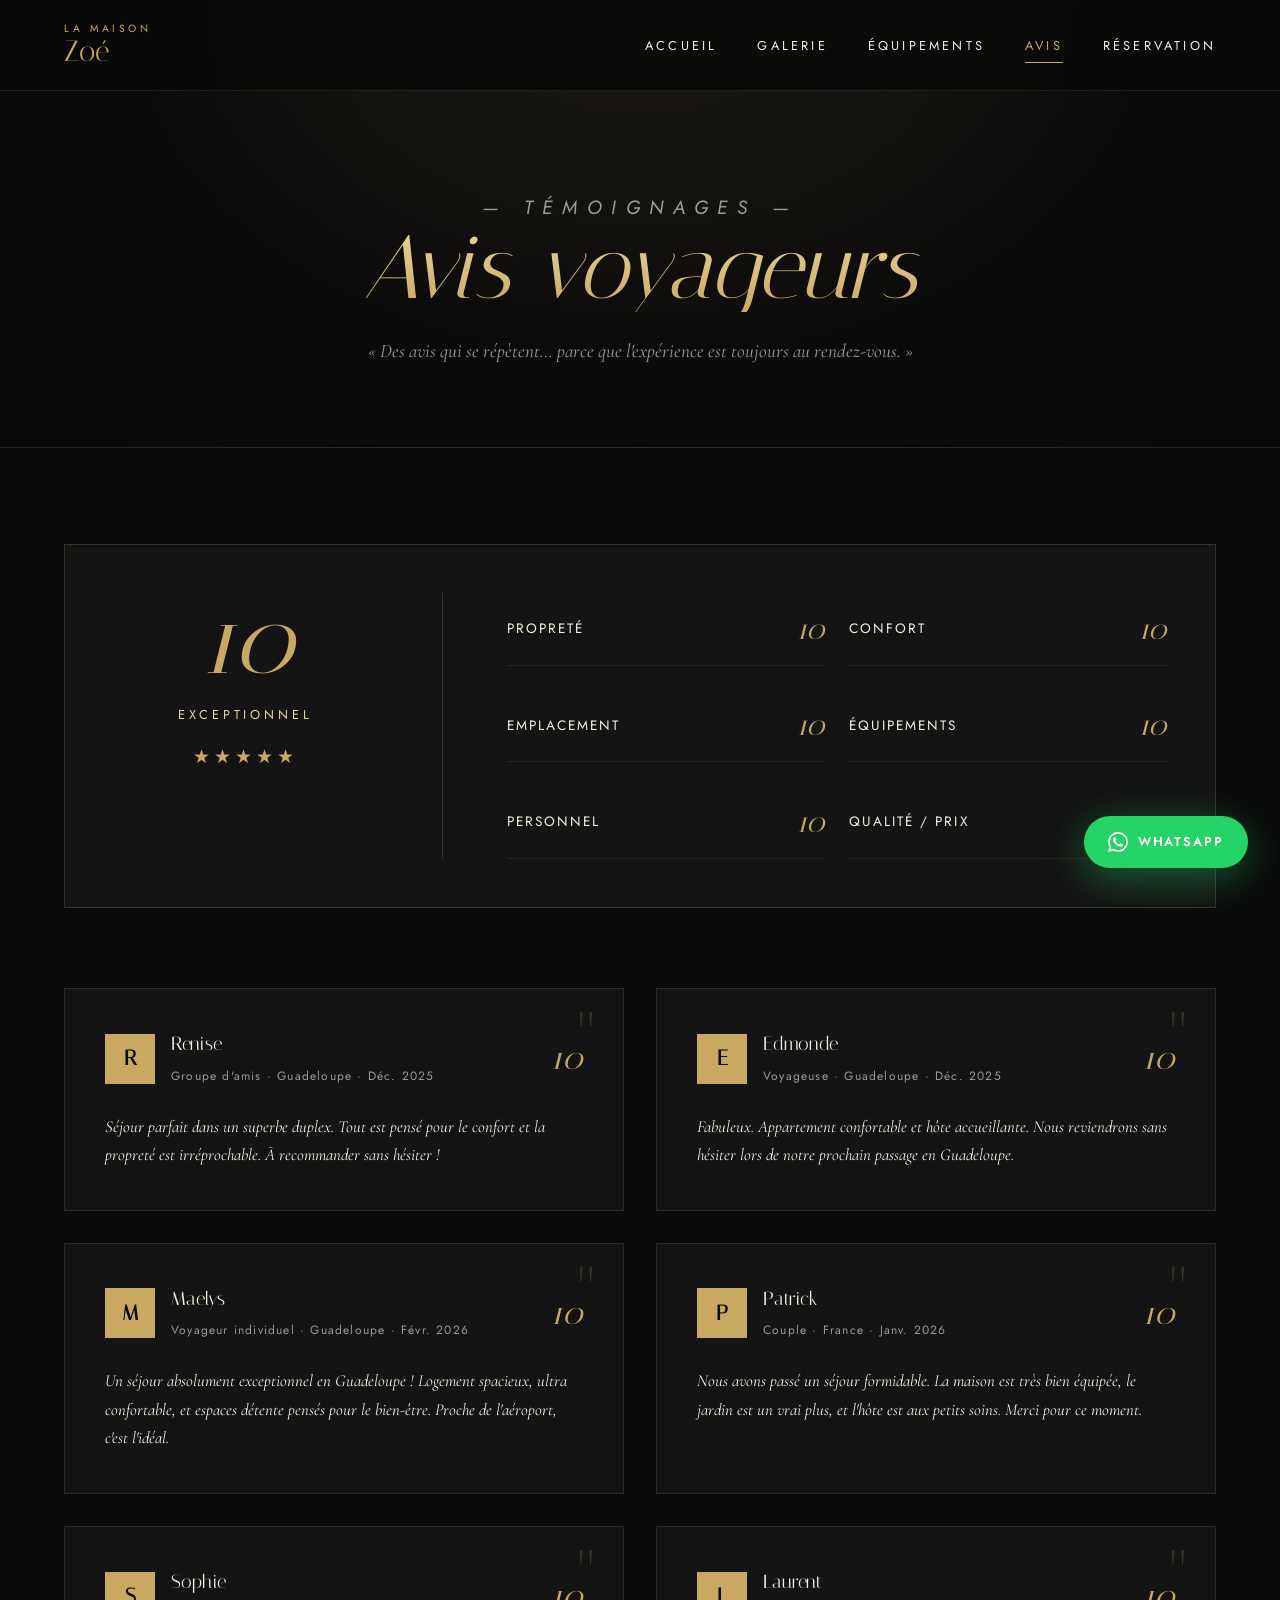
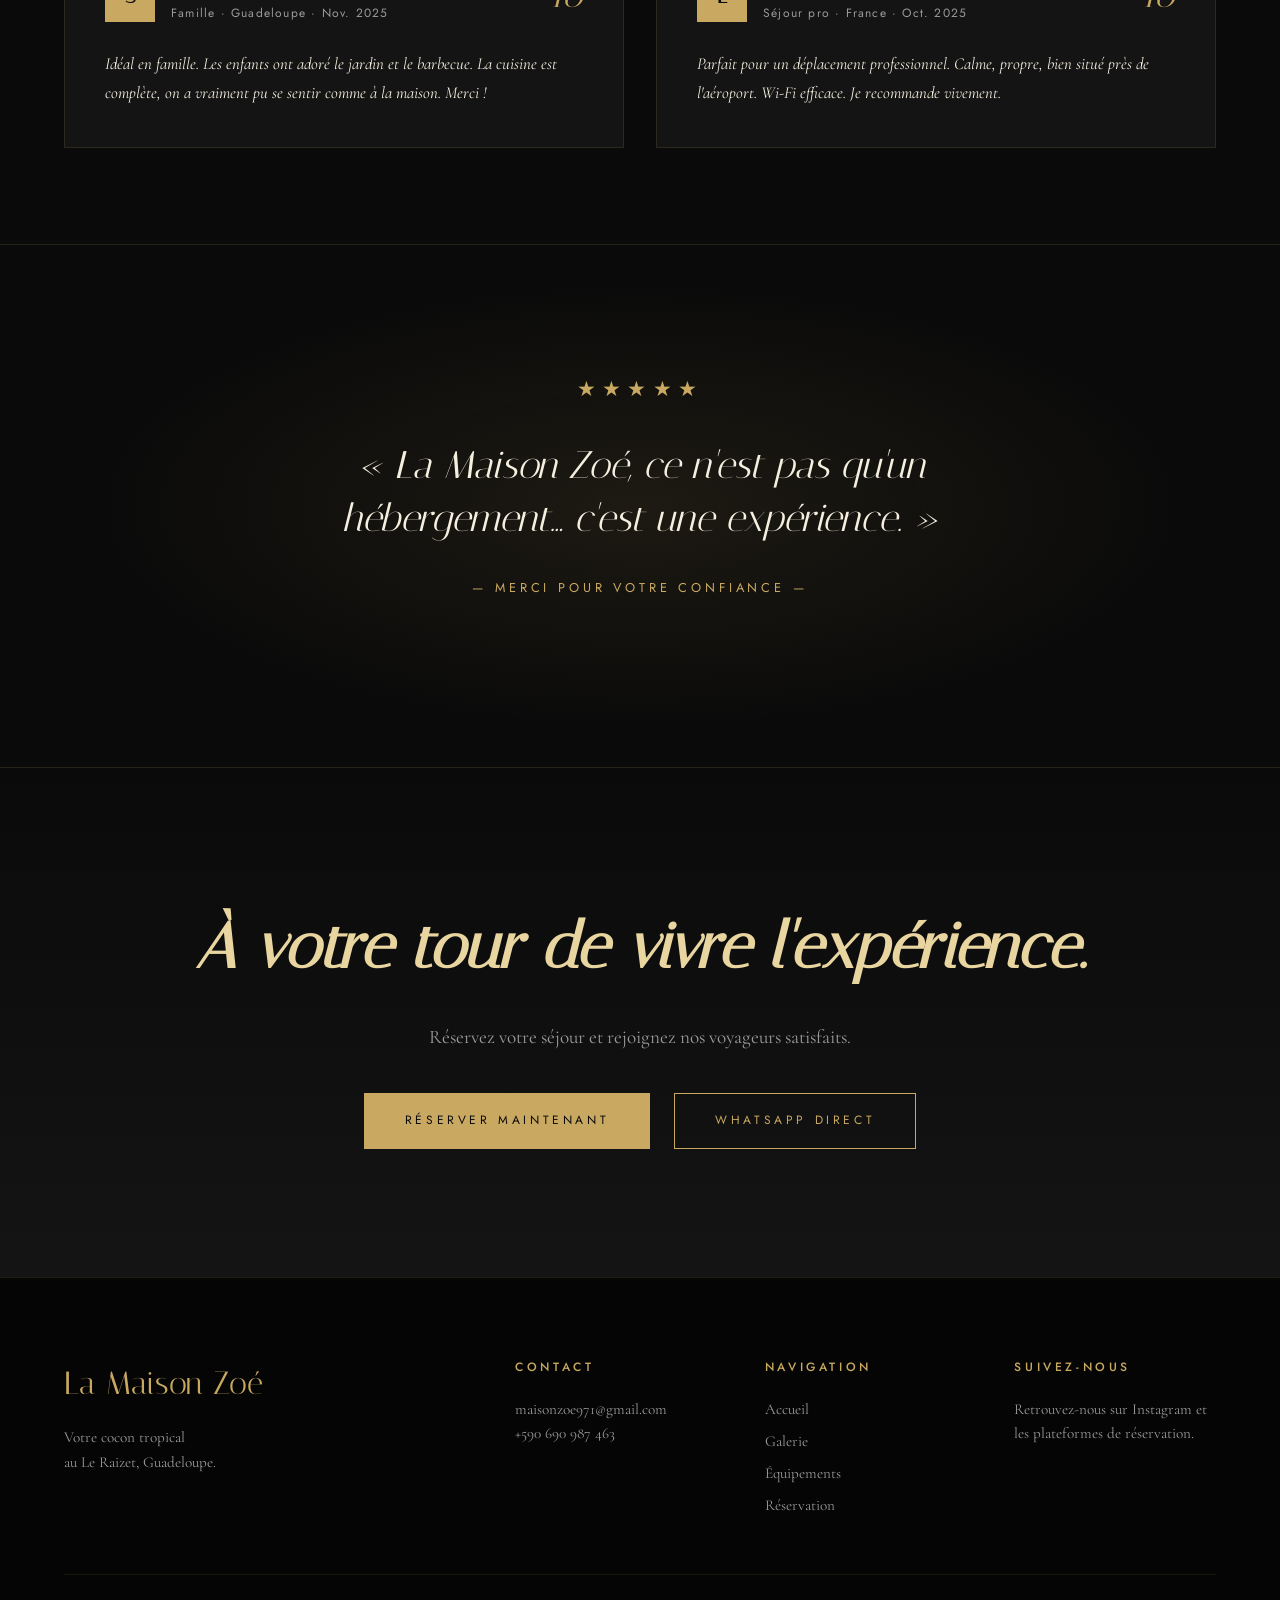
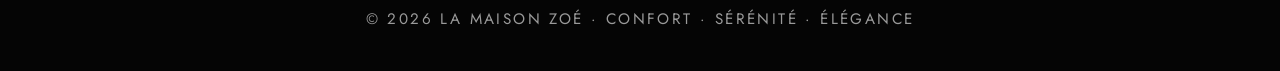
==== commit 393fdcbc: "Add files via upload" ====
--- a/pages/avis.html
+++ b/pages/avis.html
@@ -3,18 +3,19 @@
 <head>
 <meta charset="UTF-8">
 <meta name="viewport" content="width=device-width, initial-scale=1.0">
-<title>Avis voyageurs — La Maison Zoé</title>
+<title>Avis voyageurs — {{NOM}}</title>
 <link rel="preconnect" href="https://fonts.googleapis.com">
 <link rel="preconnect" href="https://fonts.gstatic.com" crossorigin>
 <link href="https://fonts.googleapis.com/css2?family=Cormorant+Garamond:ital,wght@0,300;0,400;0,500;0,600;1,400&family=Italiana&family=Jost:wght@300;400;500;600&display=swap" rel="stylesheet">
 <link rel="stylesheet" href="../css/styles.css">
+<script src="../config.js"></script>
 </head>
 <body>
 
 <nav class="nav" id="nav">
   <a href="../index.html" class="nav__logo">
-    <span class="nav__brand-top">La Maison</span>
-    <span class="nav__brand">Zoé</span>
+    <span class="nav__brand-top" data-cfg="brand-prefix"></span>
+    <span class="nav__brand" data-cfg="brand-name"></span>
   </a>
   <button class="nav__toggle" aria-label="Menu" id="navToggle">
     <span></span><span></span><span></span>
@@ -29,124 +30,41 @@
 </nav>
 
 <header class="page-header">
-  <p class="page-header__eyebrow">— Témoignages —</p>
-  <h1>Avis voyageurs</h1>
-  <p>« Des avis qui se répètent… parce que l'expérience est toujours au rendez-vous. »</p>
+  <p class="page-header__eyebrow" data-cfg="avis-eyebrow"></p>
+  <h1 data-cfg="avis-titre"></h1>
+  <p data-cfg="avis-soustitre"></p>
 </header>
 
 <section class="reviews">
 
   <div class="reviews__top">
     <div class="reviews__score">
-      <div class="reviews__score-num">10</div>
-      <div class="reviews__score-label">Exceptionnel</div>
+      <div class="reviews__score-num" data-cfg="avis-note-num"></div>
+      <div class="reviews__score-label" data-cfg="avis-note-label"></div>
       <div class="reviews__stars">★★★★★</div>
     </div>
-    <div class="reviews__criteria">
-      <div class="criteria-item"><span>Propreté</span><span>10</span></div>
-      <div class="criteria-item"><span>Confort</span><span>10</span></div>
-      <div class="criteria-item"><span>Emplacement</span><span>10</span></div>
-      <div class="criteria-item"><span>Équipements</span><span>10</span></div>
-      <div class="criteria-item"><span>Personnel</span><span>10</span></div>
-      <div class="criteria-item"><span>Qualité / prix</span><span>10</span></div>
-    </div>
+    <div class="reviews__criteria" data-cfg="avis-criteres"></div>
   </div>
 
-  <div class="reviews__list">
-
-    <article class="review">
-      <div class="review__header">
-        <div class="review__avatar">R</div>
-        <div class="review__info">
-          <h4>Renise</h4>
-          <span>Groupe d'amis · Guadeloupe · Déc. 2025</span>
-        </div>
-        <div class="review__score">10</div>
-      </div>
-      <p>Séjour parfait dans un superbe duplex. Tout est pensé pour le confort et la propreté est irréprochable. À recommander sans hésiter !</p>
-    </article>
-
-    <article class="review">
-      <div class="review__header">
-        <div class="review__avatar">E</div>
-        <div class="review__info">
-          <h4>Edmonde</h4>
-          <span>Voyageuse · Guadeloupe · Déc. 2025</span>
-        </div>
-        <div class="review__score">10</div>
-      </div>
-      <p>Fabuleux. Appartement confortable et hôte accueillante. Nous reviendrons sans hésiter lors de notre prochain passage en Guadeloupe.</p>
-    </article>
-
-    <article class="review">
-      <div class="review__header">
-        <div class="review__avatar">M</div>
-        <div class="review__info">
-          <h4>Maelys</h4>
-          <span>Voyageur individuel · Guadeloupe · Févr. 2026</span>
-        </div>
-        <div class="review__score">10</div>
-      </div>
-      <p>Un séjour absolument exceptionnel en Guadeloupe ! Logement spacieux, ultra confortable, et espaces détente pensés pour le bien-être. Proche de l'aéroport, c'est l'idéal.</p>
-    </article>
-
-    <article class="review">
-      <div class="review__header">
-        <div class="review__avatar">P</div>
-        <div class="review__info">
-          <h4>Patrick</h4>
-          <span>Couple · France · Janv. 2026</span>
-        </div>
-        <div class="review__score">10</div>
-      </div>
-      <p>Nous avons passé un séjour formidable. La maison est très bien équipée, le jardin est un vrai plus, et l'hôte est aux petits soins. Merci pour ce moment.</p>
-    </article>
-
-    <article class="review">
-      <div class="review__header">
-        <div class="review__avatar">S</div>
-        <div class="review__info">
-          <h4>Sophie</h4>
-          <span>Famille · Guadeloupe · Nov. 2025</span>
-        </div>
-        <div class="review__score">10</div>
-      </div>
-      <p>Idéal en famille. Les enfants ont adoré le jardin et le barbecue. La cuisine est complète, on a vraiment pu se sentir comme à la maison. Merci !</p>
-    </article>
-
-    <article class="review">
-      <div class="review__header">
-        <div class="review__avatar">L</div>
-        <div class="review__info">
-          <h4>Laurent</h4>
-          <span>Séjour pro · France · Oct. 2025</span>
-        </div>
-        <div class="review__score">10</div>
-      </div>
-      <p>Parfait pour un déplacement professionnel. Calme, propre, bien situé près de l'aéroport. Wi-Fi efficace. Je recommande vivement.</p>
-    </article>
-
-  </div>
+  <div class="reviews__list" data-cfg="avis-list"></div>
 
 </section>
 
 <section class="testimonial">
   <div class="testimonial__inner">
     <span class="testimonial__stars">★★★★★</span>
-    <blockquote>
-      « La Maison Zoé, ce n'est pas qu'un hébergement…<br>c'est une expérience. »
-    </blockquote>
+    <blockquote data-cfg="citation-finale"></blockquote>
     <cite>— Merci pour votre confiance —</cite>
   </div>
 </section>
 
 <section class="cta-final">
   <div class="cta-final__inner">
-    <h2>À votre tour de vivre l'expérience.</h2>
-    <p>Réservez votre séjour et rejoignez nos voyageurs satisfaits.</p>
+    <h2 data-cfg="avis-cta-titre"></h2>
+    <p data-cfg="avis-cta-texte"></p>
     <div class="cta-final__buttons">
       <a href="reservation.html" class="btn btn--gold">Réserver maintenant</a>
-      <a href="https://wa.me/590690987463" class="btn btn--ghost" target="_blank">WhatsApp direct</a>
+      <a data-cfg-href="whatsapp" class="btn btn--ghost" target="_blank">WhatsApp direct</a>
     </div>
   </div>
 </section>
@@ -154,13 +72,13 @@
 <footer class="footer">
   <div class="footer__grid">
     <div>
-      <h3 class="footer__brand">La Maison Zoé</h3>
-      <p>Votre cocon tropical<br>au Raizet, Guadeloupe.</p>
+      <h3 class="footer__brand" data-cfg="footer-brand"></h3>
+      <p data-cfg="footer-tagline"></p>
     </div>
     <div>
       <h4>Contact</h4>
-      <p><a href="mailto:maisonzoe971@gmail.com">maisonzoe971@gmail.com</a><br>
-      <a href="tel:+590690987463">+590 690 987 463</a></p>
+      <p><a data-cfg-href="email"><span data-cfg="email-display"></span></a><br>
+      <a data-cfg-href="tel"><span data-cfg="tel-display"></span></a></p>
     </div>
     <div>
       <h4>Navigation</h4>
@@ -177,15 +95,16 @@
     </div>
   </div>
   <div class="footer__bottom">
-    <p>© 2026 La Maison Zoé · Confort · Sérénité · Élégance</p>
+    <p data-cfg="copyright"></p>
   </div>
 </footer>
 
-<a href="https://wa.me/590690987463" class="whatsapp-float" target="_blank" rel="noopener" aria-label="WhatsApp">
+<a data-cfg-href="whatsapp" class="whatsapp-float" target="_blank" rel="noopener" aria-label="WhatsApp">
   <svg viewBox="0 0 24 24" fill="currentColor"><path d="M17.472 14.382c-.297-.149-1.758-.867-2.03-.967-.273-.099-.471-.148-.67.15-.197.297-.767.966-.94 1.164-.173.199-.347.223-.644.075-.297-.15-1.255-.463-2.39-1.475-.883-.788-1.48-1.761-1.653-2.059-.173-.297-.018-.458.13-.606.134-.133.298-.347.446-.52.149-.174.198-.298.298-.497.099-.198.05-.371-.025-.52-.075-.149-.669-1.612-.916-2.207-.242-.579-.487-.5-.669-.51-.173-.008-.371-.01-.57-.01-.198 0-.52.074-.792.372-.272.297-1.04 1.016-1.04 2.479 0 1.462 1.065 2.875 1.213 3.074.149.198 2.096 3.2 5.077 4.487.709.306 1.262.489 1.694.625.712.227 1.36.195 1.871.118.571-.085 1.758-.719 2.006-1.413.248-.694.248-1.289.173-1.413-.074-.124-.272-.198-.57-.347m-5.421 7.403h-.004a9.87 9.87 0 01-5.031-1.378l-.361-.214-3.741.982.998-3.648-.235-.374a9.86 9.86 0 01-1.51-5.26c.001-5.45 4.436-9.884 9.888-9.884 2.64 0 5.122 1.03 6.988 2.898a9.825 9.825 0 012.893 6.994c-.003 5.45-4.437 9.884-9.885 9.884m8.413-18.297A11.815 11.815 0 0012.05 0C5.495 0 .16 5.335.157 11.892c0 2.096.547 4.142 1.588 5.945L.057 24l6.305-1.654a11.882 11.882 0 005.683 1.448h.005c6.554 0 11.89-5.335 11.893-11.893A11.821 11.821 0 0020.464 3.488"/></svg>
   <span>WhatsApp</span>
 </a>
 
+<script src="../js/render.js"></script>
 <script src="../js/script.js"></script>
 </body>
 </html>
